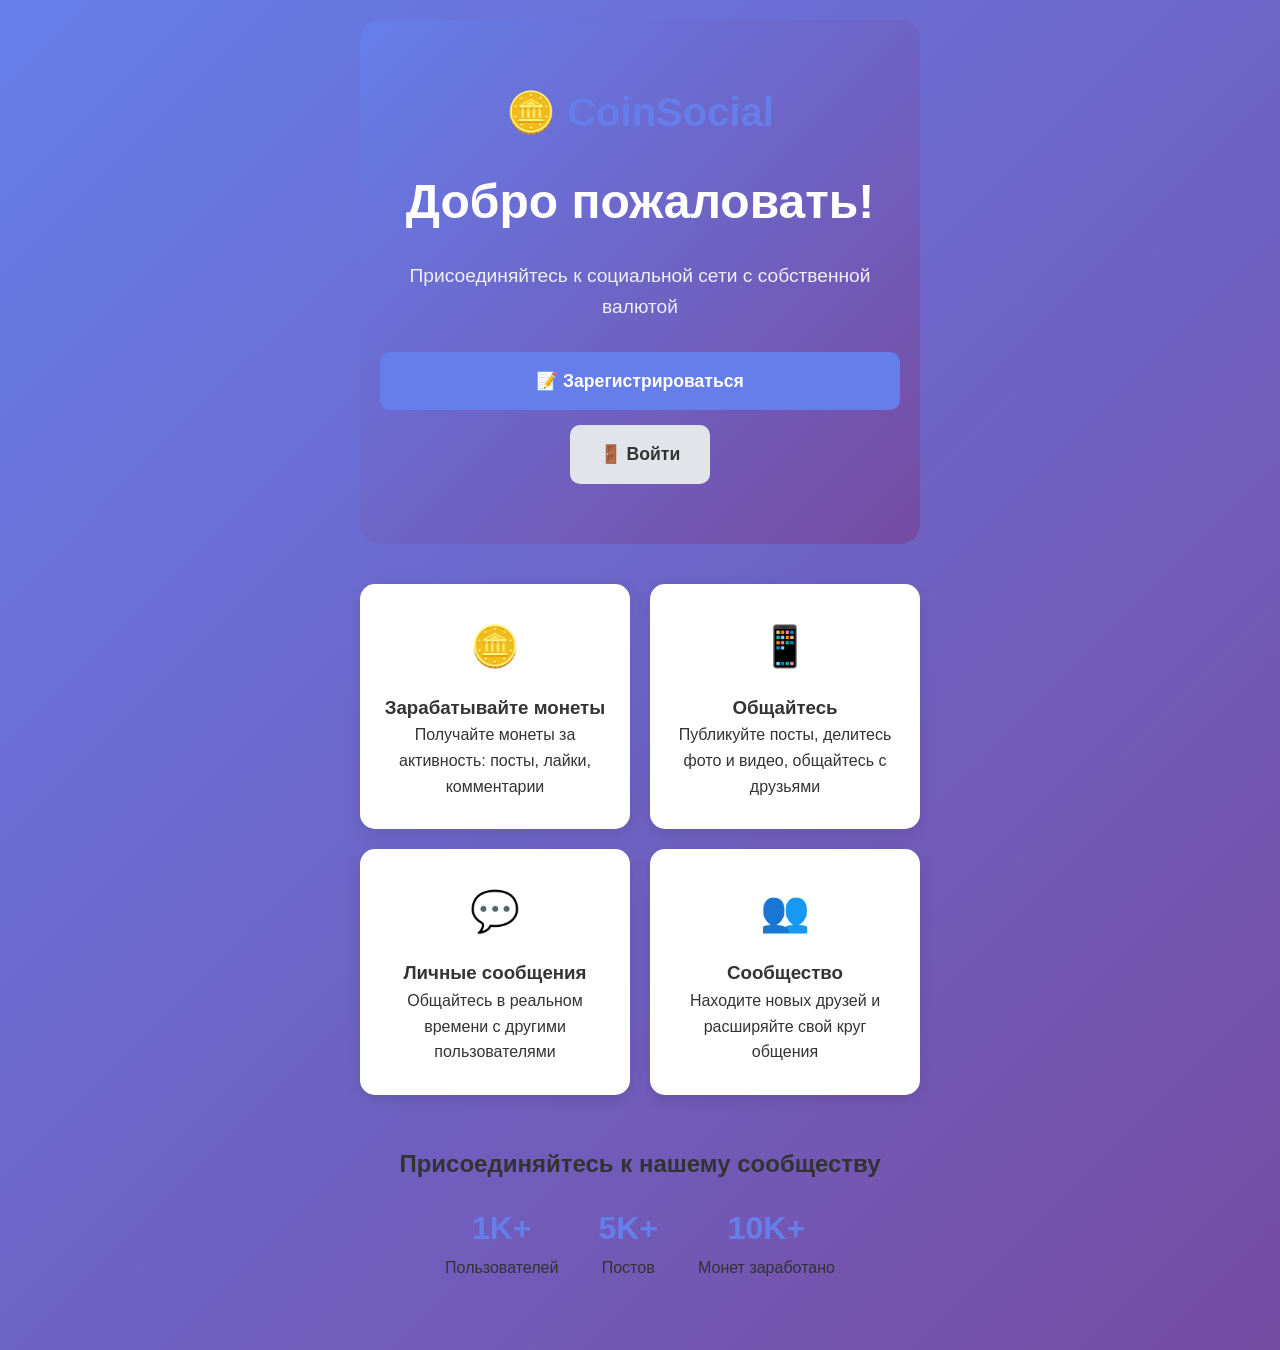
==== frontend/index.html @ c4ffe808 "Initial commit" ====
﻿<!DOCTYPE html>
<html lang="ru">
<head>
    <meta charset="UTF-8">
    <meta name="viewport" content="width=device-width, initial-scale=1.0">
    <title>CoinSocial - Регистрация</title>
    <link rel="stylesheet" href="css/style.css">
    <style>
        .hero-section {
            text-align: center;
            padding: 60px 20px;
            background: linear-gradient(135deg, #667eea 0%, #764ba2 100%);
            color: white;
            border-radius: 20px;
            margin-bottom: 40px;
        }

        .hero-title {
            font-size: 3rem;
            margin-bottom: 20px;
        }

        .hero-subtitle {
            font-size: 1.2rem;
            margin-bottom: 30px;
            opacity: 0.9;
        }

        .features {
            display: grid;
            grid-template-columns: repeat(auto-fit, minmax(250px, 1fr));
            gap: 20px;
            margin: 40px 0;
        }

        .feature-card {
            background: white;
            padding: 30px 20px;
            border-radius: 15px;
            text-align: center;
            box-shadow: 0 4px 15px rgba(0,0,0,0.1);
        }

        .feature-icon {
            font-size: 2.5rem;
            margin-bottom: 15px;
        }

        .quick-access {
            display: flex;
            gap: 15px;
            justify-content: center;
            flex-wrap: wrap;
            margin-top: 30px;
        }
    </style>
</head>
<body>
    <div class="container">
        <!-- Герой-секция -->
        <div class="hero-section">
            <div class="logo" style="justify-content: center; margin-bottom: 20px;">
                <span style="font-size: 2.5rem;">🪙 CoinSocial</span>
            </div>
            <h1 class="hero-title">Добро пожаловать!</h1>
            <p class="hero-subtitle">Присоединяйтесь к социальной сети с собственной валютой</p>

            <div class="quick-access">
                <a href="register.html" class="btn btn-primary" style="padding: 15px 30px; font-size: 1.1rem;">
                    📝 Зарегистрироваться
                </a>
                <a href="login.html" class="btn btn-secondary" style="padding: 15px 30px; font-size: 1.1rem;">
                    🚪 Войти
                </a>
            </div>
        </div>

        <!-- Возможности -->
        <div class="features">
            <div class="feature-card">
                <div class="feature-icon">🪙</div>
                <h3>Зарабатывайте монеты</h3>
                <p>Получайте монеты за активность: посты, лайки, комментарии</p>
            </div>

            <div class="feature-card">
                <div class="feature-icon">📱</div>
                <h3>Общайтесь</h3>
                <p>Публикуйте посты, делитесь фото и видео, общайтесь с друзьями</p>
            </div>

            <div class="feature-card">
                <div class="feature-icon">💬</div>
                <h3>Личные сообщения</h3>
                <p>Общайтесь в реальном времени с другими пользователями</p>
            </div>

            <div class="feature-card">
                <div class="feature-icon">👥</div>
                <h3>Сообщество</h3>
                <p>Находите новых друзей и расширяйте свой круг общения</p>
            </div>
        </div>

        <!-- Статистика -->
        <div style="text-align: center; margin: 50px 0;">
            <h2>Присоединяйтесь к нашему сообществу</h2>
            <div style="display: flex; justify-content: center; gap: 40px; margin-top: 20px; flex-wrap: wrap;">
                <div style="text-align: center;">
                    <div style="font-size: 2rem; font-weight: bold; color: #667eea;">1K+</div>
                    <div>Пользователей</div>
                </div>
                <div style="text-align: center;">
                    <div style="font-size: 2rem; font-weight: bold; color: #667eea;">5K+</div>
                    <div>Постов</div>
                </div>
                <div style="text-align: center;">
                    <div style="font-size: 2rem; font-weight: bold; color: #667eea;">10K+</div>
                    <div>Монет заработано</div>
                </div>
            </div>
        </div>
    </div>

    <script>
        // Перенаправление если уже авторизован
        const token = localStorage.getItem('token');
        const currentUser = localStorage.getItem('currentUser');

        if (token && currentUser) {
            window.location.href = 'feed.html';
        }
    </script>
</body>
</html>
---- frontend/css/style.css ----
* {
    margin: 0;
    padding: 0;
    box-sizing: border-box;
}

:root {
    --primary-color: #667eea;
    --primary-dark: #5a6fd8;
    --secondary-color: #764ba2;
    --accent-color: #f093fb;
    --text-color: #333;
    --text-light: #666;
    --bg-color: #f8f9fa;
    --card-bg: #ffffff;
    --border-color: #e1e5e9;
    --success-color: #28a745;
    --danger-color: #dc3545;
    --warning-color: #ffc107;
    --shadow: 0 4px 15px rgba(0,0,0,0.1);
    --radius: 15px;
    --radius-sm: 10px;
}

body {
    font-family: 'Segoe UI', Tahoma, Geneva, Verdana, sans-serif;
    background: linear-gradient(135deg, var(--primary-color) 0%, var(--secondary-color) 100%);
    min-height: 100vh;
    color: var(--text-color);
    line-height: 1.6;
}

.container {
    max-width: 600px;
    margin: 0 auto;
    padding: 20px;
    min-height: 100vh;
}

/* Header */
.header {
    background: var(--card-bg);
    padding: 20px;
    border-radius: var(--radius);
    margin-bottom: 20px;
    box-shadow: var(--shadow);
    display: flex;
    justify-content: space-between;
    align-items: center;
    position: sticky;
    top: 20px;
    z-index: 100;
}

.logo {
    display: flex;
    align-items: center;
    gap: 10px;
    font-size: 1.5rem;
    font-weight: bold;
    color: var(--primary-color);
}

.nav {
    display: flex;
    gap: 15px;
}

.nav-button {
    background: none;
    border: none;
    padding: 10px 15px;
    border-radius: var(--radius-sm);
    cursor: pointer;
    transition: all 0.3s ease;
    color: var(--text-light);
    text-decoration: none;
    display: flex;
    align-items: center;
    gap: 5px;
}

    .nav-button:hover, .nav-button.active {
        background: var(--primary-color);
        color: white;
    }

.coin-counter {
    background: linear-gradient(135deg, #FFD700, #FFA500);
    padding: 10px 20px;
    border-radius: 25px;
    font-weight: bold;
    color: #333;
    display: flex;
    align-items: center;
    gap: 5px;
    box-shadow: var(--shadow);
}

/* Auth Pages */
.auth-container {
    display: flex;
    justify-content: center;
    align-items: center;
    min-height: 100vh;
    padding: 20px;
}

.auth-card {
    background: var(--card-bg);
    padding: 40px;
    border-radius: var(--radius);
    box-shadow: var(--shadow);
    width: 100%;
    max-width: 400px;
}

.auth-title {
    text-align: center;
    margin-bottom: 30px;
    color: var(--primary-color);
    font-size: 2rem;
}

.form-group {
    margin-bottom: 20px;
}

.form-label {
    display: block;
    margin-bottom: 5px;
    font-weight: 500;
    color: var(--text-light);
}

.form-input {
    width: 100%;
    padding: 15px;
    border: 2px solid var(--border-color);
    border-radius: var(--radius-sm);
    font-size: 16px;
    transition: border-color 0.3s ease;
}

    .form-input:focus {
        outline: none;
        border-color: var(--primary-color);
    }

.btn {
    padding: 15px 30px;
    border: none;
    border-radius: var(--radius-sm);
    font-size: 16px;
    font-weight: 600;
    cursor: pointer;
    transition: all 0.3s ease;
    text-align: center;
    display: inline-block;
    text-decoration: none;
}

.btn-primary {
    background: var(--primary-color);
    color: white;
    width: 100%;
}

    .btn-primary:hover {
        background: var(--primary-dark);
        transform: translateY(-2px);
    }

.btn-secondary {
    background: var(--border-color);
    color: var(--text-color);
}

.btn-success {
    background: var(--success-color);
    color: white;
}

.btn-danger {
    background: var(--danger-color);
    color: white;
}

.btn-small {
    padding: 8px 15px;
    font-size: 14px;
}

.auth-link {
    text-align: center;
    margin-top: 20px;
}

    .auth-link a {
        color: var(--primary-color);
        text-decoration: none;
    }

        .auth-link a:hover {
            text-decoration: underline;
        }

/* Post Form */
.post-form {
    background: var(--card-bg);
    padding: 20px;
    border-radius: var(--radius);
    margin-bottom: 20px;
    box-shadow: var(--shadow);
}

.post-input {
    width: 100%;
    padding: 15px;
    border: 2px solid var(--border-color);
    border-radius: var(--radius-sm);
    margin-bottom: 10px;
    resize: vertical;
    font-family: inherit;
    font-size: 16px;
}

.post-actions {
    display: flex;
    gap: 10px;
    align-items: center;
    flex-wrap: wrap;
}

.file-upload {
    display: flex;
    align-items: center;
    gap: 10px;
    padding: 10px 15px;
    background: var(--bg-color);
    border-radius: var(--radius-sm);
    cursor: pointer;
}

    .file-upload input {
        display: none;
    }

.media-preview {
    margin-top: 10px;
    max-width: 100%;
    border-radius: var(--radius-sm);
    display: none;
}

/* Posts */
.post {
    background: var(--card-bg);
    padding: 20px;
    border-radius: var(--radius);
    margin-bottom: 20px;
    box-shadow: var(--shadow);
    transition: transform 0.3s ease;
}

    .post:hover {
        transform: translateY(-2px);
    }

.post-header {
    display: flex;
    justify-content: space-between;
    align-items: center;
    margin-bottom: 15px;
}

.user-info {
    display: flex;
    align-items: center;
    gap: 10px;
}

.avatar {
    width: 40px;
    height: 40px;
    border-radius: 50%;
    object-fit: cover;
}

.avatar-small {
    width: 30px;
    height: 30px;
}

.username {
    font-weight: bold;
    color: var(--text-color);
    text-decoration: none;
}

    .username:hover {
        color: var(--primary-color);
    }

.timestamp {
    color: var(--text-light);
    font-size: 12px;
}

.post-content {
    margin-bottom: 15px;
    line-height: 1.5;
    white-space: pre-line;
}

.post-media {
    width: 100%;
    max-height: 400px;
    border-radius: var(--radius-sm);
    margin-bottom: 15px;
    object-fit: cover;
}

.post-stats {
    display: flex;
    gap: 20px;
    margin-bottom: 10px;
    color: var(--text-light);
    font-size: 14px;
}

.post-actions {
    display: flex;
    gap: 10px;
    border-top: 1px solid var(--border-color);
    padding-top: 15px;
}

.action-button {
    background: none;
    border: none;
    cursor: pointer;
    display: flex;
    align-items: center;
    gap: 5px;
    padding: 8px 15px;
    border-radius: 20px;
    transition: all 0.3s ease;
    color: var(--text-light);
}

    .action-button:hover {
        background: var(--bg-color);
        transform: scale(1.05);
    }

    .action-button.active {
        background: var(--bg-color);
        font-weight: bold;
    }

.like-button.active {
    color: var(--danger-color);
}

.dislike-button.active {
    color: var(--primary-color);
}

/* Comments */
.comments-section {
    margin-top: 15px;
    border-top: 1px solid var(--border-color);
    padding-top: 15px;
}

.comment-form {
    display: flex;
    gap: 10px;
    margin-bottom: 15px;
}

.comment-input {
    flex: 1;
    padding: 10px 15px;
    border: 2px solid var(--border-color);
    border-radius: 20px;
    font-size: 14px;
}

.comment {
    background: var(--bg-color);
    padding: 15px;
    border-radius: var(--radius-sm);
    margin-bottom: 10px;
}

.comment-header {
    display: flex;
    justify-content: space-between;
    align-items: center;
    margin-bottom: 5px;
}

.comment-user {
    display: flex;
    align-items: center;
    gap: 8px;
    font-weight: 500;
}

.comment-content {
    color: var(--text-color);
    line-height: 1.4;
}

/* Messages */
.messages-container {
    display: grid;
    grid-template-columns: 300px 1fr;
    gap: 20px;
    height: 70vh;
}

.conversations-sidebar {
    background: var(--card-bg);
    border-radius: var(--radius);
    box-shadow: var(--shadow);
    overflow: hidden;
    display: flex;
    flex-direction: column;
}

.conversations-header {
    padding: 20px;
    border-bottom: 1px solid var(--border-color);
    background: var(--primary-color);
    color: white;
}

.conversations-list {
    flex: 1;
    overflow-y: auto;
}

.conversation-item {
    display: flex;
    align-items: center;
    gap: 15px;
    padding: 15px;
    border-bottom: 1px solid var(--border-color);
    cursor: pointer;
    transition: background 0.3s ease;
    position: relative;
}

    .conversation-item:hover {
        background: var(--bg-color);
    }

    .conversation-item.active {
        background: var(--primary-color);
        color: white;
    }

.conversation-info {
    flex: 1;
}

    .conversation-info .username {
        font-weight: 600;
        margin-bottom: 5px;
    }

.last-message {
    font-size: 12px;
    color: var(--text-light);
    white-space: nowrap;
    overflow: hidden;
    text-overflow: ellipsis;
    max-width: 200px;
}

.conversation-item.active .last-message {
    color: rgba(255,255,255,0.8);
}

.unread-badge {
    background: var(--danger-color);
    color: white;
    border-radius: 50%;
    width: 20px;
    height: 20px;
    display: flex;
    align-items: center;
    justify-content: center;
    font-size: 12px;
    font-weight: bold;
}

.chat-area {
    background: var(--card-bg);
    border-radius: var(--radius);
    box-shadow: var(--shadow);
    display: flex;
    flex-direction: column;
    overflow: hidden;
}

.chat-header {
    padding: 20px;
    border-bottom: 1px solid var(--border-color);
    background: var(--bg-color);
}

.chat-messages {
    flex: 1;
    padding: 20px;
    overflow-y: auto;
    display: flex;
    flex-direction: column;
    gap: 15px;
}

.message {
    max-width: 70%;
    padding: 12px 16px;
    border-radius: 18px;
    position: relative;
    word-wrap: break-word;
}

    .message.sent {
        align-self: flex-end;
        background: var(--primary-color);
        color: white;
        border-bottom-right-radius: 5px;
    }

    .message.received {
        align-self: flex-start;
        background: var(--bg-color);
        color: var(--text-color);
        border-bottom-left-radius: 5px;
    }

.message-content {
    margin-bottom: 5px;
}

.message-time {
    font-size: 11px;
    opacity: 0.7;
    text-align: right;
}

.chat-input-area {
    padding: 20px;
    border-top: 1px solid var(--border-color);
    background: var(--bg-color);
}

.chat-input-form {
    display: flex;
    gap: 10px;
}

/* Profile */
.profile-header {
    background: var(--card-bg);
    padding: 30px;
    border-radius: var(--radius);
    margin-bottom: 20px;
    box-shadow: var(--shadow);
    text-align: center;
}

.profile-avatar {
    width: 100px;
    height: 100px;
    border-radius: 50%;
    object-fit: cover;
    margin-bottom: 15px;
    border: 4px solid var(--primary-color);
}

.profile-username {
    font-size: 1.5rem;
    font-weight: bold;
    margin-bottom: 5px;
}

.profile-email {
    color: var(--text-light);
    margin-bottom: 15px;
}

.profile-stats {
    display: flex;
    justify-content: center;
    gap: 30px;
    margin-top: 20px;
}

.stat-item {
    text-align: center;
}

.stat-value {
    font-size: 1.5rem;
    font-weight: bold;
    color: var(--primary-color);
}

.stat-label {
    font-size: 0.9rem;
    color: var(--text-light);
}

/* Loading and States */
.loading {
    text-align: center;
    padding: 40px;
    color: var(--text-light);
}

.error {
    background: #fee;
    color: var(--danger-color);
    padding: 15px;
    border-radius: var(--radius-sm);
    margin-bottom: 20px;
    border-left: 4px solid var(--danger-color);
}

.hidden {
    display: none !important;
}

/* Responsive */
@media (max-width: 768px) {
    .container {
        padding: 10px;
    }

    .header {
        flex-direction: column;
        gap: 15px;
        text-align: center;
    }

    .nav {
        justify-content: center;
        flex-wrap: wrap;
    }

    .messages-container {
        grid-template-columns: 1fr;
        height: auto;
    }

    .conversations-sidebar {
        height: 300px;
    }

    .message {
        max-width: 85%;
    }

    .profile-stats {
        flex-direction: column;
        gap: 15px;
    }

    .post-actions {
        flex-direction: column;
        align-items: flex-start;
    }
}

/* Animations */
@keyframes fadeIn {
    from {
        opacity: 0;
        transform: translateY(10px);
    }

    to {
        opacity: 1;
        transform: translateY(0);
    }
}

.post, .comment, .conversation-item {
    animation: fadeIn 0.3s ease;
}

/* Scrollbars */
::-webkit-scrollbar {
    width: 6px;
}

::-webkit-scrollbar-track {
    background: var(--bg-color);
    border-radius: 3px;
}

::-webkit-scrollbar-thumb {
    background: var(--border-color);
    border-radius: 3px;
}

    ::-webkit-scrollbar-thumb:hover {
        background: var(--text-light);
    }
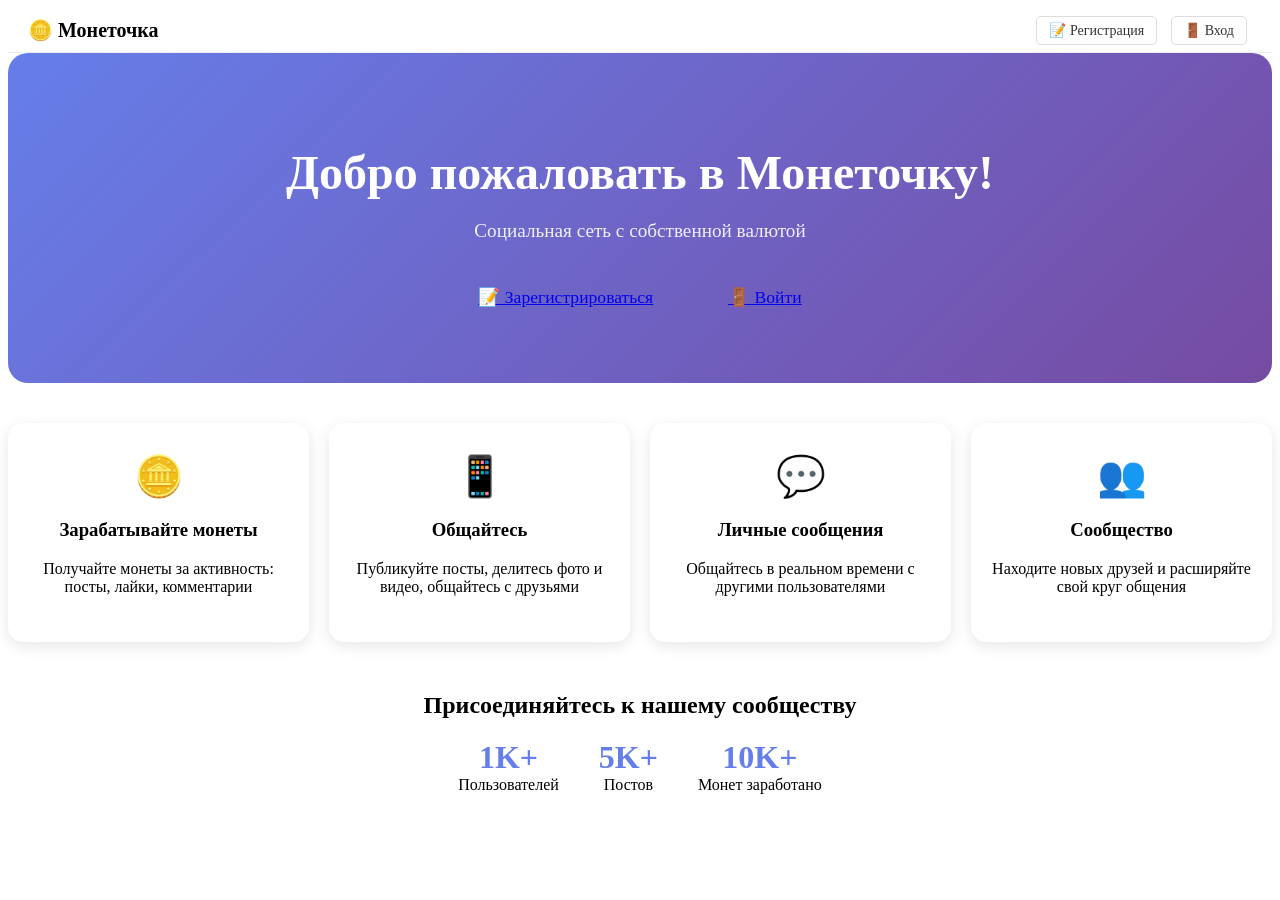
==== commit 92cea642: "db save fix" ====
--- a/frontend/index.html
+++ b/frontend/index.html
@@ -3,7 +3,7 @@
 <head>
     <meta charset="UTF-8">
     <meta name="viewport" content="width=device-width, initial-scale=1.0">
-    <title>CoinSocial - Регистрация</title>
+    <title>Монеточка - Главная</title>
     <link rel="stylesheet" href="css/style.css">
     <style>
         .hero-section {
@@ -57,14 +57,23 @@
 </head>
 <body>
     <div class="container">
+        <!-- Шапка -->
+        <div class="header">
+            <div class="logo">
+                <a href="index.html" style="text-decoration: none; color: inherit;">
+                    <span>🪙 Монеточка</span>
+                </a>
+            </div>
+            <div class="nav">
+                <a href="register.html" class="nav-button">📝 Регистрация</a>
+                <a href="login.html" class="nav-button">🚪 Вход</a>
+            </div>
+        </div>
+
         <!-- Герой-секция -->
         <div class="hero-section">
-            <div class="logo" style="justify-content: center; margin-bottom: 20px;">
-                <span style="font-size: 2.5rem;">🪙 CoinSocial</span>
-            </div>
-            <h1 class="hero-title">Добро пожаловать!</h1>
-            <p class="hero-subtitle">Присоединяйтесь к социальной сети с собственной валютой</p>
-
+            <h1 class="hero-title">Добро пожаловать в Монеточку!</h1>
+            <p class="hero-subtitle">Социальная сеть с собственной валютой</p>
             <div class="quick-access">
                 <a href="register.html" class="btn btn-primary" style="padding: 15px 30px; font-size: 1.1rem;">
                     📝 Зарегистрироваться
@@ -82,19 +91,16 @@
                 <h3>Зарабатывайте монеты</h3>
                 <p>Получайте монеты за активность: посты, лайки, комментарии</p>
             </div>
-
             <div class="feature-card">
                 <div class="feature-icon">📱</div>
                 <h3>Общайтесь</h3>
                 <p>Публикуйте посты, делитесь фото и видео, общайтесь с друзьями</p>
             </div>
-
             <div class="feature-card">
                 <div class="feature-icon">💬</div>
                 <h3>Личные сообщения</h3>
                 <p>Общайтесь в реальном времени с другими пользователями</p>
             </div>
-
             <div class="feature-card">
                 <div class="feature-icon">👥</div>
                 <h3>Сообщество</h3>
@@ -122,13 +128,11 @@
         </div>
     </div>
 
+    <script src="js/auth.js"></script>
     <script>
         // Перенаправление если уже авторизован
-        const token = localStorage.getItem('token');
-        const currentUser = localStorage.getItem('currentUser');
-
-        if (token && currentUser) {
-            window.location.href = 'feed.html';
+        if (authManager.isAuthenticated()) {
+        window.location.href = 'feed.html';
         }
     </script>
 </body>
--- a/frontend/css/style.css
+++ b/frontend/css/style.css
@@ -1,715 +1,201 @@
-* {
-    margin: 0;
-    padding: 0;
-    box-sizing: border-box;
-}
-
-:root {
-    --primary-color: #667eea;
-    --primary-dark: #5a6fd8;
-    --secondary-color: #764ba2;
-    --accent-color: #f093fb;
-    --text-color: #333;
-    --text-light: #666;
-    --bg-color: #f8f9fa;
-    --card-bg: #ffffff;
-    --border-color: #e1e5e9;
-    --success-color: #28a745;
-    --danger-color: #dc3545;
-    --warning-color: #ffc107;
-    --shadow: 0 4px 15px rgba(0,0,0,0.1);
-    --radius: 15px;
-    --radius-sm: 10px;
-}
-
-body {
-    font-family: 'Segoe UI', Tahoma, Geneva, Verdana, sans-serif;
-    background: linear-gradient(135deg, var(--primary-color) 0%, var(--secondary-color) 100%);
-    min-height: 100vh;
-    color: var(--text-color);
-    line-height: 1.6;
-}
-
-.container {
-    max-width: 600px;
-    margin: 0 auto;
-    padding: 20px;
-    min-height: 100vh;
-}
-
-/* Header */
+/* ����� ����� (�������� ������������, �������� �����) */
+
+/* ����������� ����� */
 .header {
-    background: var(--card-bg);
-    padding: 20px;
-    border-radius: var(--radius);
-    margin-bottom: 20px;
-    box-shadow: var(--shadow);
-    display: flex;
-    justify-content: space-between;
-    align-items: center;
-    position: sticky;
-    top: 20px;
-    z-index: 100;
-}
-
-.logo {
     display: flex;
     align-items: center;
-    gap: 10px;
-    font-size: 1.5rem;
+    justify-content: space-between;
+    padding: 10px 20px;
+    background-color: #fff;
+    border-bottom: 1px solid #eee;
+}
+
+.logo span {
+    font-size: 20px;
     font-weight: bold;
-    color: var(--primary-color);
-}
-
-.nav {
-    display: flex;
-    gap: 15px;
 }
 
 .nav-button {
+    padding: 6px 12px;
+    margin: 0 5px;
+    font-size: 14px;
+    background: none;
+    border: 1px solid #ddd;
+    border-radius: 5px;
+    cursor: pointer;
+    text-decoration: none;
+    color: #333;
+}
+
+    .nav-button.active, .nav-button:hover {
+        background-color: #667eea;
+        color: white;
+        border-color: #667eea;
+    }
+
+.coin-counter {
+    font-size: 16px;
+    font-weight: bold;
+}
+
+/* ������ ������ */
+.online-indicator {
+    position: relative;
+    display: inline-block;
+    margin-left: 15px;
+}
+
+.online-btn {
     background: none;
     border: none;
-    padding: 10px 15px;
-    border-radius: var(--radius-sm);
-    cursor: pointer;
-    transition: all 0.3s ease;
-    color: var(--text-light);
-    text-decoration: none;
+    font-size: 24px;
+    cursor: pointer;
+    transition: transform 0.2s;
+}
+
+    .online-btn:hover {
+        transform: scale(1.1);
+    }
+
+/* ����� ������ */
+.online-popup {
+    position: absolute;
+    right: 0;
+    top: 40px;
+    background: white;
+    border: 1px solid #ddd;
+    border-radius: 8px;
+    padding: 10px;
+    width: 250px;
+    max-height: 300px;
+    overflow-y: auto;
+    box-shadow: 0 4px 12px rgba(0,0,0,0.15);
+    z-index: 1000;
+    opacity: 0;
+    transform: translateY(-10px) scale(0.95);
+    transition: opacity 0.2s ease, transform 0.2s ease;
+    pointer-events: none;
+}
+
+    .online-popup.show {
+        opacity: 1;
+        transform: translateY(0) scale(1);
+        pointer-events: auto;
+    }
+
+.online-user {
     display: flex;
     align-items: center;
-    gap: 5px;
-}
-
-    .nav-button:hover, .nav-button.active {
-        background: var(--primary-color);
-        color: white;
-    }
-
-.coin-counter {
-    background: linear-gradient(135deg, #FFD700, #FFA500);
-    padding: 10px 20px;
-    border-radius: 25px;
-    font-weight: bold;
-    color: #333;
+    padding: 8px;
+    border-bottom: 1px solid #f0f0f0;
+    cursor: pointer;
+    transition: background 0.2s;
+}
+
+    .online-user:hover {
+        background: #f5f5f5;
+    }
+
+    .online-user img {
+        width: 32px;
+        height: 32px;
+        border-radius: 50%;
+        margin-right: 10px;
+        object-fit: cover;
+    }
+
+    .online-user span {
+        font-size: 14px;
+    }
+
+/* ���� � ����� ������� */
+.post-header {
     display: flex;
     align-items: center;
-    gap: 5px;
-    box-shadow: var(--shadow);
-}
-
-/* Auth Pages */
-.auth-container {
-    display: flex;
-    justify-content: center;
-    align-items: center;
-    min-height: 100vh;
-    padding: 20px;
-}
-
-.auth-card {
-    background: var(--card-bg);
-    padding: 40px;
-    border-radius: var(--radius);
-    box-shadow: var(--shadow);
+    justify-content: space-between;
+}
+
+.post-menu {
+    position: relative;
+    display: inline-block;
+    cursor: pointer;
+    margin-left: auto;
+    font-size: 20px;
+}
+
+.post-menu-content {
+    display: none;
+    position: absolute;
+    right: 0;
+    background-color: #f9f9f9;
+    min-width: 120px;
+    box-shadow: 0px 8px 16px 0px rgba(0,0,0,0.2);
+    z-index: 1;
+    border-radius: 5px;
+}
+
+    .post-menu-content button {
+        color: black;
+        padding: 8px 12px;
+        text-decoration: none;
+        display: block;
+        width: 100%;
+        text-align: left;
+        border: none;
+        background: none;
+        cursor: pointer;
+    }
+
+        .post-menu-content button:hover {
+            background-color: #f1f1f1;
+        }
+
+.post-menu:hover .post-menu-content {
+    display: block;
+}
+
+/* ������� ��� �������� */
+.spinner {
+    border: 4px solid #f3f3f3;
+    border-top: 4px solid #3498db;
+    border-radius: 50%;
+    width: 30px;
+    height: 30px;
+    animation: spin 1s linear infinite;
+    margin: 10px auto;
+}
+
+@keyframes spin {
+    0% {
+        transform: rotate(0deg);
+    }
+
+    100% {
+        transform: rotate(360deg);
+    }
+}
+
+/* ������� ������� */
+.leaderboard-table {
     width: 100%;
-    max-width: 400px;
-}
-
-.auth-title {
-    text-align: center;
-    margin-bottom: 30px;
-    color: var(--primary-color);
-    font-size: 2rem;
-}
-
-.form-group {
-    margin-bottom: 20px;
-}
-
-.form-label {
-    display: block;
-    margin-bottom: 5px;
-    font-weight: 500;
-    color: var(--text-light);
-}
-
-.form-input {
-    width: 100%;
-    padding: 15px;
-    border: 2px solid var(--border-color);
-    border-radius: var(--radius-sm);
-    font-size: 16px;
-    transition: border-color 0.3s ease;
-}
-
-    .form-input:focus {
-        outline: none;
-        border-color: var(--primary-color);
-    }
-
-.btn {
-    padding: 15px 30px;
-    border: none;
-    border-radius: var(--radius-sm);
-    font-size: 16px;
-    font-weight: 600;
-    cursor: pointer;
-    transition: all 0.3s ease;
-    text-align: center;
-    display: inline-block;
-    text-decoration: none;
-}
-
-.btn-primary {
-    background: var(--primary-color);
-    color: white;
-    width: 100%;
-}
-
-    .btn-primary:hover {
-        background: var(--primary-dark);
-        transform: translateY(-2px);
-    }
-
-.btn-secondary {
-    background: var(--border-color);
-    color: var(--text-color);
-}
-
-.btn-success {
-    background: var(--success-color);
-    color: white;
-}
-
-.btn-danger {
-    background: var(--danger-color);
-    color: white;
-}
-
-.btn-small {
-    padding: 8px 15px;
-    font-size: 14px;
-}
-
-.auth-link {
-    text-align: center;
+    border-collapse: collapse;
     margin-top: 20px;
 }
 
-    .auth-link a {
-        color: var(--primary-color);
-        text-decoration: none;
-    }
-
-        .auth-link a:hover {
-            text-decoration: underline;
-        }
-
-/* Post Form */
-.post-form {
-    background: var(--card-bg);
-    padding: 20px;
-    border-radius: var(--radius);
-    margin-bottom: 20px;
-    box-shadow: var(--shadow);
-}
-
-.post-input {
-    width: 100%;
-    padding: 15px;
-    border: 2px solid var(--border-color);
-    border-radius: var(--radius-sm);
-    margin-bottom: 10px;
-    resize: vertical;
-    font-family: inherit;
-    font-size: 16px;
-}
-
-.post-actions {
-    display: flex;
-    gap: 10px;
-    align-items: center;
-    flex-wrap: wrap;
-}
-
-.file-upload {
-    display: flex;
-    align-items: center;
-    gap: 10px;
-    padding: 10px 15px;
-    background: var(--bg-color);
-    border-radius: var(--radius-sm);
-    cursor: pointer;
-}
-
-    .file-upload input {
-        display: none;
-    }
-
-.media-preview {
-    margin-top: 10px;
-    max-width: 100%;
-    border-radius: var(--radius-sm);
-    display: none;
-}
-
-/* Posts */
-.post {
-    background: var(--card-bg);
-    padding: 20px;
-    border-radius: var(--radius);
-    margin-bottom: 20px;
-    box-shadow: var(--shadow);
-    transition: transform 0.3s ease;
-}
-
-    .post:hover {
-        transform: translateY(-2px);
-    }
-
-.post-header {
-    display: flex;
-    justify-content: space-between;
-    align-items: center;
-    margin-bottom: 15px;
-}
-
-.user-info {
-    display: flex;
-    align-items: center;
-    gap: 10px;
-}
-
-.avatar {
-    width: 40px;
-    height: 40px;
-    border-radius: 50%;
-    object-fit: cover;
-}
+    .leaderboard-table th, .leaderboard-table td {
+        border: 1px solid #ddd;
+        padding: 8px;
+        text-align: left;
+    }
+
+    .leaderboard-table th {
+        background-color: #f2f2f2;
+    }
 
 .avatar-small {
     width: 30px;
     height: 30px;
-}
-
-.username {
-    font-weight: bold;
-    color: var(--text-color);
-    text-decoration: none;
-}
-
-    .username:hover {
-        color: var(--primary-color);
-    }
-
-.timestamp {
-    color: var(--text-light);
-    font-size: 12px;
-}
-
-.post-content {
-    margin-bottom: 15px;
-    line-height: 1.5;
-    white-space: pre-line;
-}
-
-.post-media {
-    width: 100%;
-    max-height: 400px;
-    border-radius: var(--radius-sm);
-    margin-bottom: 15px;
-    object-fit: cover;
-}
-
-.post-stats {
-    display: flex;
-    gap: 20px;
-    margin-bottom: 10px;
-    color: var(--text-light);
-    font-size: 14px;
-}
-
-.post-actions {
-    display: flex;
-    gap: 10px;
-    border-top: 1px solid var(--border-color);
-    padding-top: 15px;
-}
-
-.action-button {
-    background: none;
-    border: none;
-    cursor: pointer;
-    display: flex;
-    align-items: center;
-    gap: 5px;
-    padding: 8px 15px;
-    border-radius: 20px;
-    transition: all 0.3s ease;
-    color: var(--text-light);
-}
-
-    .action-button:hover {
-        background: var(--bg-color);
-        transform: scale(1.05);
-    }
-
-    .action-button.active {
-        background: var(--bg-color);
-        font-weight: bold;
-    }
-
-.like-button.active {
-    color: var(--danger-color);
-}
-
-.dislike-button.active {
-    color: var(--primary-color);
-}
-
-/* Comments */
-.comments-section {
-    margin-top: 15px;
-    border-top: 1px solid var(--border-color);
-    padding-top: 15px;
-}
-
-.comment-form {
-    display: flex;
-    gap: 10px;
-    margin-bottom: 15px;
-}
-
-.comment-input {
-    flex: 1;
-    padding: 10px 15px;
-    border: 2px solid var(--border-color);
-    border-radius: 20px;
-    font-size: 14px;
-}
-
-.comment {
-    background: var(--bg-color);
-    padding: 15px;
-    border-radius: var(--radius-sm);
-    margin-bottom: 10px;
-}
-
-.comment-header {
-    display: flex;
-    justify-content: space-between;
-    align-items: center;
-    margin-bottom: 5px;
-}
-
-.comment-user {
-    display: flex;
-    align-items: center;
-    gap: 8px;
-    font-weight: 500;
-}
-
-.comment-content {
-    color: var(--text-color);
-    line-height: 1.4;
-}
-
-/* Messages */
-.messages-container {
-    display: grid;
-    grid-template-columns: 300px 1fr;
-    gap: 20px;
-    height: 70vh;
-}
-
-.conversations-sidebar {
-    background: var(--card-bg);
-    border-radius: var(--radius);
-    box-shadow: var(--shadow);
-    overflow: hidden;
-    display: flex;
-    flex-direction: column;
-}
-
-.conversations-header {
-    padding: 20px;
-    border-bottom: 1px solid var(--border-color);
-    background: var(--primary-color);
-    color: white;
-}
-
-.conversations-list {
-    flex: 1;
-    overflow-y: auto;
-}
-
-.conversation-item {
-    display: flex;
-    align-items: center;
-    gap: 15px;
-    padding: 15px;
-    border-bottom: 1px solid var(--border-color);
-    cursor: pointer;
-    transition: background 0.3s ease;
-    position: relative;
-}
-
-    .conversation-item:hover {
-        background: var(--bg-color);
-    }
-
-    .conversation-item.active {
-        background: var(--primary-color);
-        color: white;
-    }
-
-.conversation-info {
-    flex: 1;
-}
-
-    .conversation-info .username {
-        font-weight: 600;
-        margin-bottom: 5px;
-    }
-
-.last-message {
-    font-size: 12px;
-    color: var(--text-light);
-    white-space: nowrap;
-    overflow: hidden;
-    text-overflow: ellipsis;
-    max-width: 200px;
-}
-
-.conversation-item.active .last-message {
-    color: rgba(255,255,255,0.8);
-}
-
-.unread-badge {
-    background: var(--danger-color);
-    color: white;
     border-radius: 50%;
-    width: 20px;
-    height: 20px;
-    display: flex;
-    align-items: center;
-    justify-content: center;
-    font-size: 12px;
-    font-weight: bold;
-}
-
-.chat-area {
-    background: var(--card-bg);
-    border-radius: var(--radius);
-    box-shadow: var(--shadow);
-    display: flex;
-    flex-direction: column;
-    overflow: hidden;
-}
-
-.chat-header {
-    padding: 20px;
-    border-bottom: 1px solid var(--border-color);
-    background: var(--bg-color);
-}
-
-.chat-messages {
-    flex: 1;
-    padding: 20px;
-    overflow-y: auto;
-    display: flex;
-    flex-direction: column;
-    gap: 15px;
-}
-
-.message {
-    max-width: 70%;
-    padding: 12px 16px;
-    border-radius: 18px;
-    position: relative;
-    word-wrap: break-word;
-}
-
-    .message.sent {
-        align-self: flex-end;
-        background: var(--primary-color);
-        color: white;
-        border-bottom-right-radius: 5px;
-    }
-
-    .message.received {
-        align-self: flex-start;
-        background: var(--bg-color);
-        color: var(--text-color);
-        border-bottom-left-radius: 5px;
-    }
-
-.message-content {
-    margin-bottom: 5px;
-}
-
-.message-time {
-    font-size: 11px;
-    opacity: 0.7;
-    text-align: right;
-}
-
-.chat-input-area {
-    padding: 20px;
-    border-top: 1px solid var(--border-color);
-    background: var(--bg-color);
-}
-
-.chat-input-form {
-    display: flex;
-    gap: 10px;
-}
-
-/* Profile */
-.profile-header {
-    background: var(--card-bg);
-    padding: 30px;
-    border-radius: var(--radius);
-    margin-bottom: 20px;
-    box-shadow: var(--shadow);
-    text-align: center;
-}
-
-.profile-avatar {
-    width: 100px;
-    height: 100px;
-    border-radius: 50%;
-    object-fit: cover;
-    margin-bottom: 15px;
-    border: 4px solid var(--primary-color);
-}
-
-.profile-username {
-    font-size: 1.5rem;
-    font-weight: bold;
-    margin-bottom: 5px;
-}
-
-.profile-email {
-    color: var(--text-light);
-    margin-bottom: 15px;
-}
-
-.profile-stats {
-    display: flex;
-    justify-content: center;
-    gap: 30px;
-    margin-top: 20px;
-}
-
-.stat-item {
-    text-align: center;
-}
-
-.stat-value {
-    font-size: 1.5rem;
-    font-weight: bold;
-    color: var(--primary-color);
-}
-
-.stat-label {
-    font-size: 0.9rem;
-    color: var(--text-light);
-}
-
-/* Loading and States */
-.loading {
-    text-align: center;
-    padding: 40px;
-    color: var(--text-light);
-}
-
-.error {
-    background: #fee;
-    color: var(--danger-color);
-    padding: 15px;
-    border-radius: var(--radius-sm);
-    margin-bottom: 20px;
-    border-left: 4px solid var(--danger-color);
-}
-
-.hidden {
-    display: none !important;
-}
-
-/* Responsive */
-@media (max-width: 768px) {
-    .container {
-        padding: 10px;
-    }
-
-    .header {
-        flex-direction: column;
-        gap: 15px;
-        text-align: center;
-    }
-
-    .nav {
-        justify-content: center;
-        flex-wrap: wrap;
-    }
-
-    .messages-container {
-        grid-template-columns: 1fr;
-        height: auto;
-    }
-
-    .conversations-sidebar {
-        height: 300px;
-    }
-
-    .message {
-        max-width: 85%;
-    }
-
-    .profile-stats {
-        flex-direction: column;
-        gap: 15px;
-    }
-
-    .post-actions {
-        flex-direction: column;
-        align-items: flex-start;
-    }
-}
-
-/* Animations */
-@keyframes fadeIn {
-    from {
-        opacity: 0;
-        transform: translateY(10px);
-    }
-
-    to {
-        opacity: 1;
-        transform: translateY(0);
-    }
-}
-
-.post, .comment, .conversation-item {
-    animation: fadeIn 0.3s ease;
-}
-
-/* Scrollbars */
-::-webkit-scrollbar {
-    width: 6px;
-}
-
-::-webkit-scrollbar-track {
-    background: var(--bg-color);
-    border-radius: 3px;
-}
-
-::-webkit-scrollbar-thumb {
-    background: var(--border-color);
-    border-radius: 3px;
-}
-
-    ::-webkit-scrollbar-thumb:hover {
-        background: var(--text-light);
-    }
+    vertical-align: middle;
+    margin-right: 5px;
+}
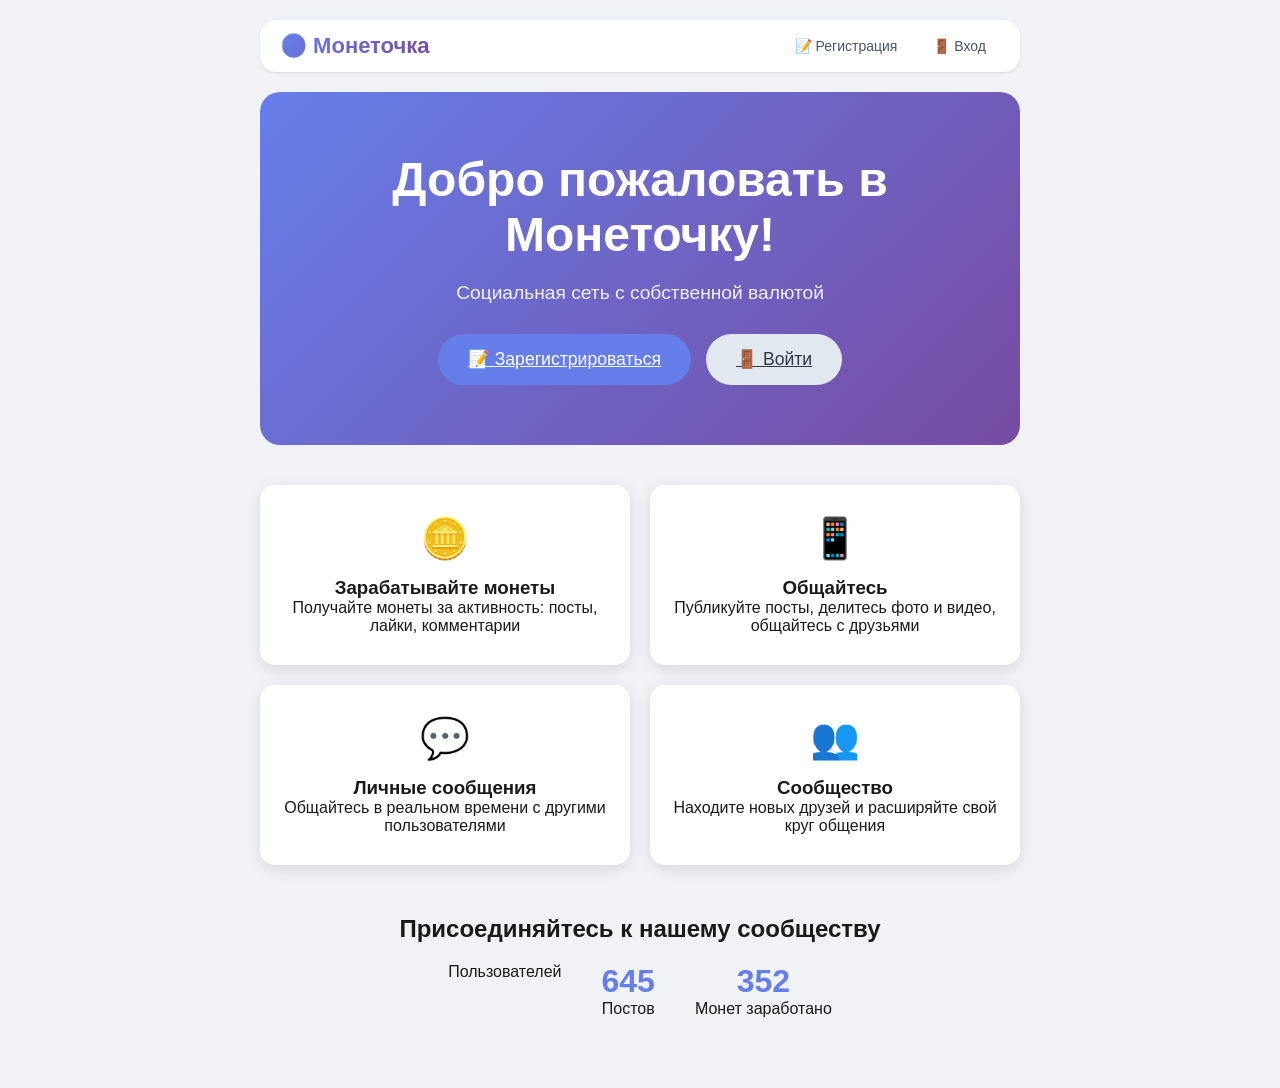
==== commit 819a9316: "Update index.html" ====
--- a/frontend/index.html
+++ b/frontend/index.html
@@ -113,15 +113,15 @@
             <h2>Присоединяйтесь к нашему сообществу</h2>
             <div style="display: flex; justify-content: center; gap: 40px; margin-top: 20px; flex-wrap: wrap;">
                 <div style="text-align: center;">
-                    <div style="font-size: 2rem; font-weight: bold; color: #667eea;">1K+</div>
+                    <div style="font-size: 2rem; font-weight: bold; color: #667eea;"></div>
                     <div>Пользователей</div>
                 </div>
                 <div style="text-align: center;">
-                    <div style="font-size: 2rem; font-weight: bold; color: #667eea;">5K+</div>
+                    <div style="font-size: 2rem; font-weight: bold; color: #667eea;">645</div>
                     <div>Постов</div>
                 </div>
                 <div style="text-align: center;">
-                    <div style="font-size: 2rem; font-weight: bold; color: #667eea;">10K+</div>
+                    <div style="font-size: 2rem; font-weight: bold; color: #667eea;">352</div>
                     <div>Монет заработано</div>
                 </div>
             </div>
@@ -136,4 +136,4 @@
         }
     </script>
 </body>
-</html>+</html>
--- a/frontend/css/style.css
+++ b/frontend/css/style.css
@@ -1,48 +1,84 @@
-/* ����� ����� (�������� ������������, �������� �����) */
-
-/* ����������� ����� */
+/* ===== Базовые стили ===== */
+* {
+    box-sizing: border-box;
+    margin: 0;
+    padding: 0;
+}
+
+body {
+    font-family: -apple-system, BlinkMacSystemFont, 'Segoe UI', Roboto, Helvetica, Arial, sans-serif;
+    background: #f0f2f5;
+    color: #1a1a1a;
+}
+
+.container {
+    max-width: 800px;
+    margin: 0 auto;
+    padding: 20px;
+}
+
+/* ===== Шапка ===== */
 .header {
     display: flex;
     align-items: center;
     justify-content: space-between;
+    background: white;
     padding: 10px 20px;
-    background-color: #fff;
-    border-bottom: 1px solid #eee;
+    border-radius: 16px;
+    margin-bottom: 20px;
+    box-shadow: 0 1px 3px rgba(0,0,0,0.1);
+    flex-wrap: wrap;
+    gap: 10px;
 }
 
 .logo span {
-    font-size: 20px;
+    font-size: 22px;
     font-weight: bold;
+    background: linear-gradient(135deg, #667eea, #764ba2);
+    -webkit-background-clip: text;
+    background-clip: text;
+    color: transparent;
+}
+
+.nav {
+    display: flex;
+    gap: 8px;
+    flex-wrap: wrap;
 }
 
 .nav-button {
+    background: none;
+    border: none;
+    padding: 8px 14px;
+    border-radius: 40px;
+    font-size: 14px;
+    cursor: pointer;
+    text-decoration: none;
+    color: #4a5568;
+    transition: 0.2s;
+}
+
+.nav-button.active,
+.nav-button:hover {
+    background: #667eea;
+    color: white;
+}
+
+.coin-counter {
+    background: #f7fafc;
     padding: 6px 12px;
-    margin: 0 5px;
-    font-size: 14px;
-    background: none;
-    border: 1px solid #ddd;
-    border-radius: 5px;
-    cursor: pointer;
-    text-decoration: none;
-    color: #333;
-}
-
-    .nav-button.active, .nav-button:hover {
-        background-color: #667eea;
-        color: white;
-        border-color: #667eea;
-    }
-
-.coin-counter {
+    border-radius: 40px;
+    font-weight: bold;
     font-size: 16px;
-    font-weight: bold;
-}
-
-/* ������ ������ */
+    display: flex;
+    align-items: center;
+    gap: 4px;
+}
+
+/* ===== Кнопка онлайн ===== */
 .online-indicator {
     position: relative;
     display: inline-block;
-    margin-left: 15px;
 }
 
 .online-btn {
@@ -53,20 +89,19 @@
     transition: transform 0.2s;
 }
 
-    .online-btn:hover {
-        transform: scale(1.1);
-    }
-
-/* ����� ������ */
+.online-btn:hover {
+    transform: scale(1.1);
+}
+
 .online-popup {
     position: absolute;
     right: 0;
     top: 40px;
     background: white;
     border: 1px solid #ddd;
-    border-radius: 8px;
-    padding: 10px;
-    width: 250px;
+    border-radius: 12px;
+    padding: 8px;
+    width: 240px;
     max-height: 300px;
     overflow-y: auto;
     box-shadow: 0 4px 12px rgba(0,0,0,0.15);
@@ -77,49 +112,361 @@
     pointer-events: none;
 }
 
-    .online-popup.show {
-        opacity: 1;
-        transform: translateY(0) scale(1);
-        pointer-events: auto;
-    }
+.online-popup.show {
+    opacity: 1;
+    transform: translateY(0) scale(1);
+    pointer-events: auto;
+}
 
 .online-user {
     display: flex;
     align-items: center;
+    gap: 10px;
     padding: 8px;
-    border-bottom: 1px solid #f0f0f0;
-    cursor: pointer;
-    transition: background 0.2s;
-}
-
-    .online-user:hover {
-        background: #f5f5f5;
-    }
-
-    .online-user img {
-        width: 32px;
-        height: 32px;
-        border-radius: 50%;
-        margin-right: 10px;
-        object-fit: cover;
-    }
-
-    .online-user span {
-        font-size: 14px;
-    }
-
-/* ���� � ����� ������� */
+    border-bottom: 1px solid #eee;
+    cursor: pointer;
+}
+
+.online-user:hover {
+    background: #f5f5f5;
+}
+
+.online-user img {
+    width: 32px;
+    height: 32px;
+    border-radius: 50%;
+    object-fit: cover;
+}
+
+/* ===== Форма поста ===== */
+.post-form {
+    background: white;
+    border-radius: 20px;
+    padding: 20px;
+    margin-bottom: 20px;
+    box-shadow: 0 1px 3px rgba(0,0,0,0.1);
+}
+
+.post-input {
+    width: 100%;
+    border: 1px solid #e2e8f0;
+    border-radius: 16px;
+    padding: 12px;
+    font-size: 15px;
+    font-family: inherit;
+    resize: vertical;
+}
+
+.post-actions {
+    display: flex;
+    gap: 12px;
+    margin-top: 12px;
+    flex-wrap: wrap;
+}
+
+.file-upload {
+    background: #e2e8f0;
+    padding: 8px 16px;
+    border-radius: 40px;
+    cursor: pointer;
+    font-size: 14px;
+    transition: 0.2s;
+}
+
+.file-upload:hover {
+    background: #cbd5e0;
+}
+
+.file-upload input {
+    display: none;
+}
+
+.btn {
+    border: none;
+    padding: 8px 16px;
+    border-radius: 40px;
+    font-size: 14px;
+    cursor: pointer;
+    transition: 0.2s;
+}
+
+.btn-primary {
+    background: #667eea;
+    color: white;
+}
+
+.btn-primary:hover {
+    background: #5a67d8;
+}
+
+.btn-secondary {
+    background: #e2e8f0;
+    color: #2d3748;
+}
+
+.btn-secondary:hover {
+    background: #cbd5e0;
+}
+
+.media-preview {
+    margin-top: 12px;
+    max-width: 100%;
+}
+
+.post-media {
+    max-width: 100%;
+    border-radius: 12px;
+}
+
+/* ===== Лента постов ===== */
+.post {
+    background: white;
+    border-radius: 20px;
+    padding: 16px;
+    margin-bottom: 16px;
+    box-shadow: 0 1px 3px rgba(0,0,0,0.1);
+}
+
 .post-header {
     display: flex;
-    align-items: center;
     justify-content: space-between;
-}
-
+    align-items: center;
+    margin-bottom: 12px;
+}
+
+.user-info {
+    display: flex;
+    align-items: center;
+    gap: 10px;
+}
+
+.avatar {
+    width: 40px;
+    height: 40px;
+    border-radius: 50%;
+    object-fit: cover;
+}
+
+.username {
+    font-weight: bold;
+    color: #1a202c;
+}
+
+.timestamp {
+    font-size: 12px;
+    color: #718096;
+}
+
+.post-content {
+    margin: 12px 0;
+    line-height: 1.5;
+}
+
+.post-stats {
+    display: flex;
+    gap: 16px;
+    font-size: 13px;
+    color: #718096;
+    margin: 8px 0;
+}
+
+.post-actions {
+    display: flex;
+    gap: 12px;
+    border-top: 1px solid #edf2f7;
+    padding-top: 12px;
+    margin-top: 8px;
+}
+
+.action-button {
+    background: none;
+    border: none;
+    cursor: pointer;
+    font-size: 14px;
+    color: #4a5568;
+    padding: 6px 12px;
+    border-radius: 40px;
+}
+
+.action-button:hover {
+    background: #f0f2f5;
+}
+
+/* ===== Комментарии ===== */
+.comments-section {
+    margin-top: 12px;
+    border-top: 1px solid #edf2f7;
+    padding-top: 12px;
+}
+
+.comment-form {
+    display: flex;
+    gap: 8px;
+    margin-bottom: 12px;
+}
+
+.comment-input {
+    flex: 1;
+    padding: 8px 12px;
+    border: 1px solid #e2e8f0;
+    border-radius: 40px;
+}
+
+.comments-list {
+    max-height: 300px;
+    overflow-y: auto;
+}
+
+.comment {
+    padding: 8px 0;
+    border-bottom: 1px solid #edf2f7;
+}
+
+.comment-header {
+    display: flex;
+    align-items: center;
+    gap: 8px;
+    margin-bottom: 4px;
+}
+
+.comment-user {
+    display: flex;
+    align-items: center;
+    gap: 6px;
+}
+
+.avatar-small {
+    width: 28px;
+    height: 28px;
+    border-radius: 50%;
+}
+
+.comment-content {
+    font-size: 13px;
+    margin-left: 36px;
+}
+
+/* ===== Карточки авторизации ===== */
+.auth-card {
+    background: white;
+    border-radius: 24px;
+    padding: 32px;
+    max-width: 450px;
+    margin: 40px auto;
+    box-shadow: 0 4px 12px rgba(0,0,0,0.1);
+}
+
+.auth-title {
+    text-align: center;
+    margin-bottom: 24px;
+    color: #2d3748;
+}
+
+.form-group {
+    margin-bottom: 16px;
+}
+
+.form-label {
+    display: block;
+    margin-bottom: 6px;
+    font-weight: 500;
+    color: #4a5568;
+}
+
+.form-input {
+    width: 100%;
+    padding: 10px 14px;
+    border: 1px solid #e2e8f0;
+    border-radius: 40px;
+    font-size: 15px;
+}
+
+.auth-link {
+    text-align: center;
+    margin-top: 20px;
+    font-size: 14px;
+}
+
+.auth-link a {
+    color: #667eea;
+    text-decoration: none;
+}
+
+/* ===== Профиль ===== */
+.profile-header {
+    text-align: center;
+    background: white;
+    border-radius: 24px;
+    padding: 24px;
+    margin-bottom: 24px;
+}
+
+.profile-avatar {
+    width: 100px;
+    height: 100px;
+    border-radius: 50%;
+    object-fit: cover;
+    margin-bottom: 12px;
+}
+
+.profile-username {
+    font-size: 24px;
+    margin-bottom: 6px;
+}
+
+.profile-email {
+    color: #718096;
+    margin-bottom: 16px;
+}
+
+.profile-stats {
+    display: flex;
+    justify-content: center;
+    gap: 32px;
+    margin-top: 16px;
+}
+
+.stat-item {
+    text-align: center;
+}
+
+.stat-value {
+    font-size: 24px;
+    font-weight: bold;
+    color: #667eea;
+}
+
+.stat-label {
+    font-size: 12px;
+    color: #718096;
+}
+
+/* ===== Таблица лидеров ===== */
+.leaderboard-table {
+    width: 100%;
+    border-collapse: collapse;
+    background: white;
+    border-radius: 20px;
+    overflow: hidden;
+    box-shadow: 0 1px 3px rgba(0,0,0,0.1);
+}
+
+.leaderboard-table th,
+.leaderboard-table td {
+    padding: 12px;
+    text-align: left;
+    border-bottom: 1px solid #edf2f7;
+}
+
+.leaderboard-table th {
+    background: #f7fafc;
+    font-weight: 600;
+}
+
+/* ===== Меню поста ===== */
 .post-menu {
     position: relative;
-    display: inline-block;
-    cursor: pointer;
-    margin-left: auto;
+    cursor: pointer;
     font-size: 20px;
 }
 
@@ -127,37 +474,36 @@
     display: none;
     position: absolute;
     right: 0;
-    background-color: #f9f9f9;
+    background: white;
+    border: 1px solid #e2e8f0;
+    border-radius: 12px;
     min-width: 120px;
-    box-shadow: 0px 8px 16px 0px rgba(0,0,0,0.2);
-    z-index: 1;
-    border-radius: 5px;
-}
-
-    .post-menu-content button {
-        color: black;
-        padding: 8px 12px;
-        text-decoration: none;
-        display: block;
-        width: 100%;
-        text-align: left;
-        border: none;
-        background: none;
-        cursor: pointer;
-    }
-
-        .post-menu-content button:hover {
-            background-color: #f1f1f1;
-        }
+    box-shadow: 0 2px 8px rgba(0,0,0,0.1);
+    z-index: 10;
+}
+
+.post-menu-content button {
+    display: block;
+    width: 100%;
+    padding: 8px 12px;
+    text-align: left;
+    background: none;
+    border: none;
+    cursor: pointer;
+}
+
+.post-menu-content button:hover {
+    background: #f0f2f5;
+}
 
 .post-menu:hover .post-menu-content {
     display: block;
 }
 
-/* ������� ��� �������� */
+/* ===== Спиннер загрузки ===== */
 .spinner {
-    border: 4px solid #f3f3f3;
-    border-top: 4px solid #3498db;
+    border: 4px solid #e2e8f0;
+    border-top: 4px solid #667eea;
     border-radius: 50%;
     width: 30px;
     height: 30px;
@@ -166,36 +512,240 @@
 }
 
 @keyframes spin {
-    0% {
-        transform: rotate(0deg);
-    }
-
-    100% {
-        transform: rotate(360deg);
-    }
-}
-
-/* ������� ������� */
-.leaderboard-table {
-    width: 100%;
-    border-collapse: collapse;
-    margin-top: 20px;
-}
-
-    .leaderboard-table th, .leaderboard-table td {
-        border: 1px solid #ddd;
-        padding: 8px;
-        text-align: left;
-    }
-
-    .leaderboard-table th {
-        background-color: #f2f2f2;
-    }
-
-.avatar-small {
-    width: 30px;
-    height: 30px;
+    0% { transform: rotate(0deg); }
+    100% { transform: rotate(360deg); }
+}
+
+/* ===== Стили для страницы сообщений ===== */
+.messages-container {
+    display: flex;
+    gap: 20px;
+    background: white;
+    border-radius: 24px;
+    overflow: hidden;
+    box-shadow: 0 1px 3px rgba(0,0,0,0.1);
+    min-height: 500px;
+}
+
+.conversations-sidebar {
+    width: 320px;
+    background: #f8fafc;
+    border-right: 1px solid #e2e8f0;
+    display: flex;
+    flex-direction: column;
+}
+
+.conversations-header {
+    padding: 16px;
+    border-bottom: 1px solid #e2e8f0;
+}
+
+.conversations-header h3 {
+    margin: 0 0 8px 0;
+    font-size: 18px;
+}
+
+.conversations-list {
+    flex: 1;
+    overflow-y: auto;
+    padding: 8px;
+}
+
+.conversation-item {
+    display: flex;
+    align-items: center;
+    gap: 12px;
+    padding: 12px;
+    border-radius: 16px;
+    cursor: pointer;
+    transition: background 0.2s;
+    margin-bottom: 4px;
+}
+
+.conversation-item:hover {
+    background: #e2e8f0;
+}
+
+.conversation-item.active {
+    background: #e2e8f0;
+}
+
+.conversation-item .avatar {
+    width: 48px;
+    height: 48px;
     border-radius: 50%;
-    vertical-align: middle;
-    margin-right: 5px;
-}
+    object-fit: cover;
+}
+
+.conversation-info {
+    flex: 1;
+}
+
+.conversation-info .username {
+    font-weight: 600;
+    margin-bottom: 4px;
+}
+
+.conversation-info .last-message {
+    font-size: 12px;
+    color: #64748b;
+    white-space: nowrap;
+    overflow: hidden;
+    text-overflow: ellipsis;
+}
+
+.unread-badge {
+    background: #667eea;
+    color: white;
+    border-radius: 20px;
+    padding: 2px 8px;
+    font-size: 12px;
+}
+
+.chat-area {
+    flex: 1;
+    display: flex;
+    flex-direction: column;
+    background: white;
+}
+
+.chat-header {
+    padding: 16px;
+    border-bottom: 1px solid #e2e8f0;
+    font-weight: 600;
+    background: #f8fafc;
+}
+
+.chat-messages {
+    flex: 1;
+    overflow-y: auto;
+    padding: 16px;
+    display: flex;
+    flex-direction: column;
+    gap: 12px;
+}
+
+.message {
+    max-width: 70%;
+    padding: 10px 14px;
+    border-radius: 20px;
+    word-wrap: break-word;
+}
+
+.message.sent {
+    align-self: flex-end;
+    background: #667eea;
+    color: white;
+    border-bottom-right-radius: 4px;
+}
+
+.message.received {
+    align-self: flex-start;
+    background: #f1f5f9;
+    color: #1e293b;
+    border-bottom-left-radius: 4px;
+}
+
+.message-content {
+    font-size: 14px;
+}
+
+.message-time {
+    font-size: 10px;
+    opacity: 0.7;
+    margin-top: 4px;
+    text-align: right;
+}
+
+.chat-input-area {
+    padding: 16px;
+    border-top: 1px solid #e2e8f0;
+    background: #f8fafc;
+}
+
+.chat-input-form {
+    display: flex;
+    gap: 12px;
+    align-items: center;
+}
+
+.chat-input-form .form-input {
+    flex: 1;
+    padding: 12px 16px;
+    font-size: 15px;
+    border: 1px solid #cbd5e1;
+    border-radius: 40px;
+    background: white;
+}
+
+.chat-input-form .btn-primary {
+    flex-shrink: 0;
+    padding: 10px 20px;
+    border-radius: 40px;
+    font-size: 14px;
+    white-space: nowrap;
+}
+
+.loading {
+    text-align: center;
+    padding: 20px;
+    color: #64748b;
+}
+
+.btn-small {
+    padding: 6px 12px;
+    font-size: 13px;
+}
+
+/* ===== Адаптация под телефон ===== */
+@media (max-width: 700px) {
+    .container {
+        padding: 12px;
+    }
+    .header {
+        flex-direction: column;
+        align-items: stretch;
+        text-align: center;
+    }
+    .nav {
+        justify-content: center;
+    }
+    .coin-counter {
+        align-self: center;
+    }
+    .online-indicator {
+        align-self: center;
+    }
+    .post-actions {
+        flex-direction: column;
+    }
+    .btn {
+        width: 100%;
+        text-align: center;
+    }
+    .auth-card {
+        padding: 20px;
+        margin: 20px;
+    }
+    .messages-container {
+        flex-direction: column;
+    }
+    .conversations-sidebar {
+        width: 100%;
+        max-height: 300px;
+    }
+    .message {
+        max-width: 85%;
+    }
+    .send-button {
+    width: 40px;
+    height: 40px;
+    padding: 0;
+    border-radius: 50%;
+    display: flex;
+    align-items: center;
+    justify-content: center;
+    font-size: 20px;
+    flex-shrink: 0;
+}
+}
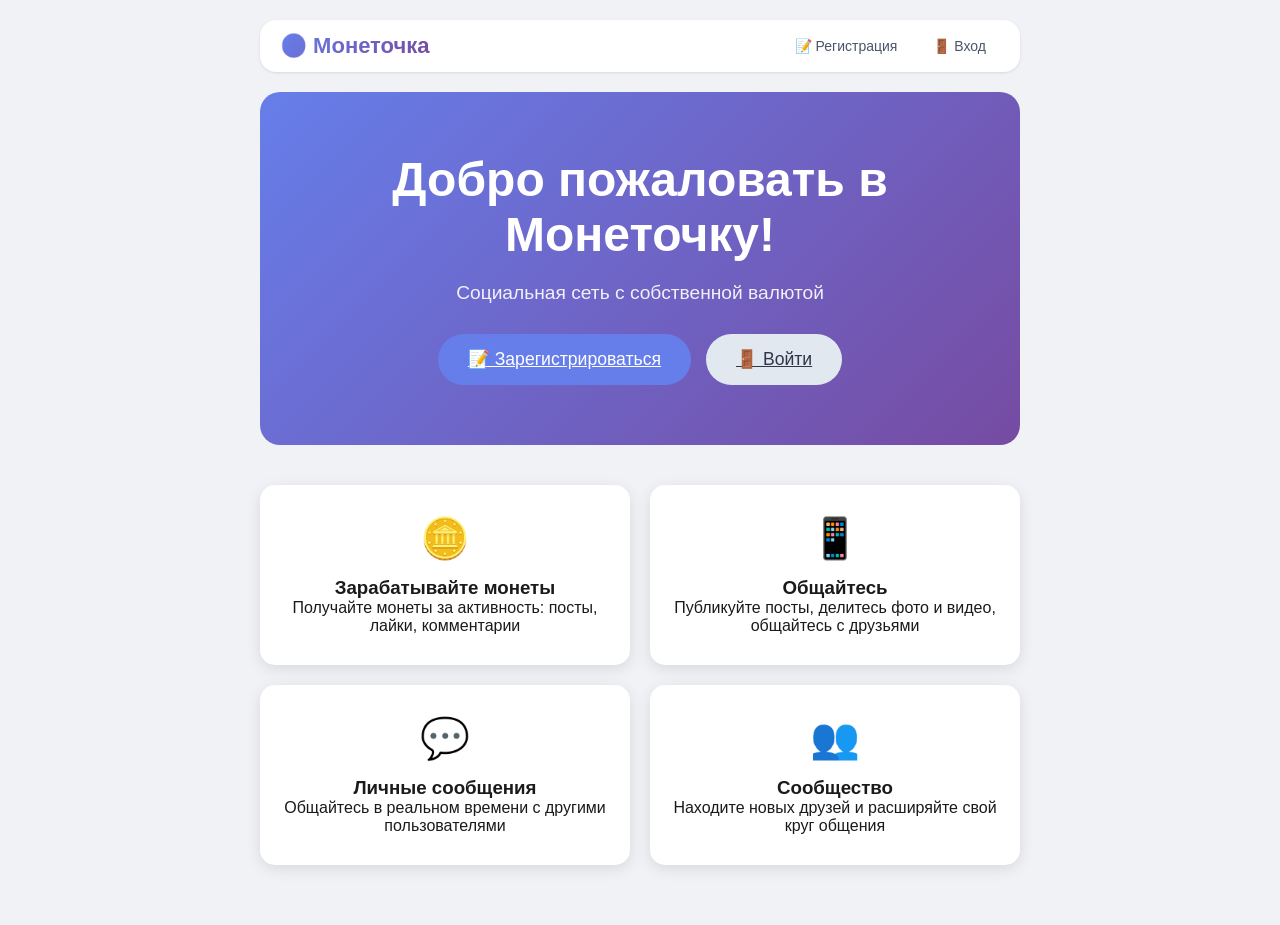
==== commit 24c432eb: "Update index.html" ====
--- a/frontend/index.html
+++ b/frontend/index.html
@@ -109,23 +109,7 @@
         </div>
 
         <!-- Статистика -->
-        <div style="text-align: center; margin: 50px 0;">
-            <h2>Присоединяйтесь к нашему сообществу</h2>
-            <div style="display: flex; justify-content: center; gap: 40px; margin-top: 20px; flex-wrap: wrap;">
-                <div style="text-align: center;">
-                    <div style="font-size: 2rem; font-weight: bold; color: #667eea;"></div>
-                    <div>Пользователей</div>
-                </div>
-                <div style="text-align: center;">
-                    <div style="font-size: 2rem; font-weight: bold; color: #667eea;">645</div>
-                    <div>Постов</div>
-                </div>
-                <div style="text-align: center;">
-                    <div style="font-size: 2rem; font-weight: bold; color: #667eea;">352</div>
-                    <div>Монет заработано</div>
-                </div>
-            </div>
-        </div>
+
     </div>
 
     <script src="js/auth.js"></script>
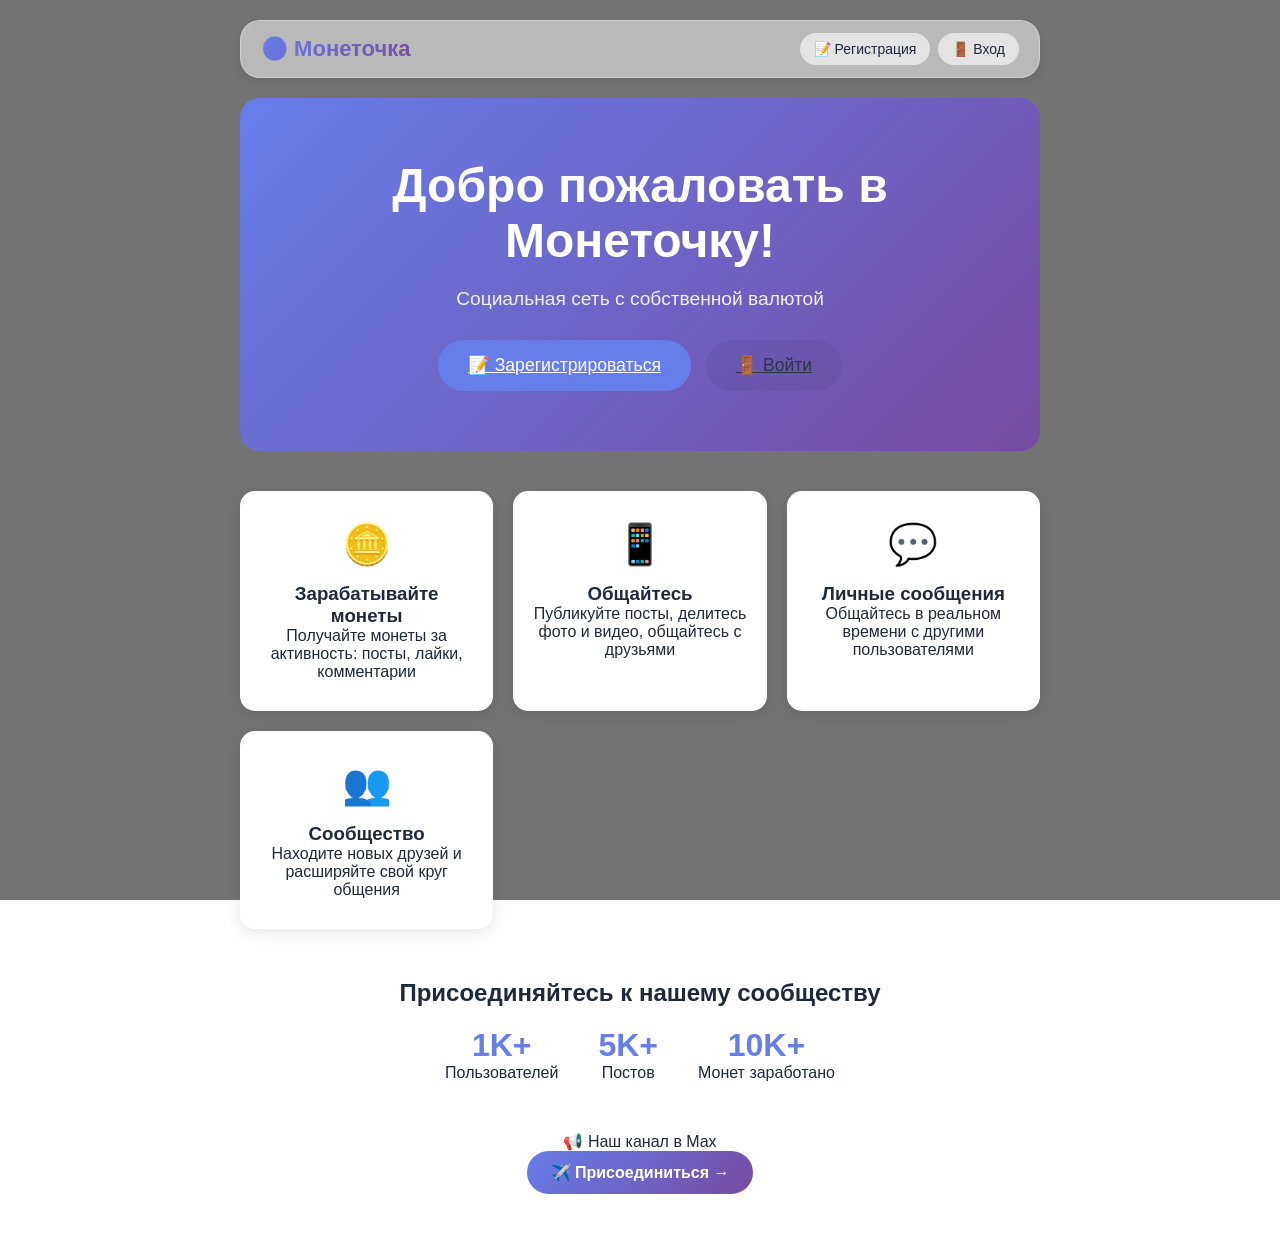
==== commit b9bd0a09: "Update index.html" ====
--- a/frontend/index.html
+++ b/frontend/index.html
@@ -1,4 +1,4 @@
-﻿<!DOCTYPE html>
+<!DOCTYPE html>
 <html lang="ru">
 <head>
     <meta charset="UTF-8">
@@ -52,6 +52,25 @@
             justify-content: center;
             flex-wrap: wrap;
             margin-top: 30px;
+        }
+        
+        .max-channel {
+            text-align: center;
+            margin: 40px 0;
+        }
+        .max-channel-btn {
+            background: linear-gradient(135deg, #667eea, #764ba2);
+            color: white;
+            padding: 12px 24px;
+            border-radius: 40px;
+            text-decoration: none;
+            display: inline-block;
+            transition: 0.2s;
+            font-weight: bold;
+        }
+        .max-channel-btn:hover {
+            transform: scale(1.02);
+            opacity: 0.9;
         }
     </style>
 </head>
@@ -109,14 +128,41 @@
         </div>
 
         <!-- Статистика -->
+        <div style="text-align: center; margin: 50px 0;">
+            <h2>Присоединяйтесь к нашему сообществу</h2>
+            <div style="display: flex; justify-content: center; gap: 40px; margin-top: 20px; flex-wrap: wrap;">
+                <div style="text-align: center;">
+                    <div style="font-size: 2rem; font-weight: bold; color: #667eea;">1K+</div>
+                    <div>Пользователей</div>
+                </div>
+                <div style="text-align: center;">
+                    <div style="font-size: 2rem; font-weight: bold; color: #667eea;">5K+</div>
+                    <div>Постов</div>
+                </div>
+                <div style="text-align: center;">
+                    <div style="font-size: 2rem; font-weight: bold; color: #667eea;">10K+</div>
+                    <div>Монет заработано</div>
+                </div>
+            </div>
+        </div>
 
+        <!-- Канал в MAX -->
+        <div class="max-channel">
+            <p>📢 Наш канал в Max</p>
+            <a href="https://max.ru/join/x9EeUjK5sYSTZ1TYS6o7KzxQ5cT_Lpgz1Yojf5ZaXco" 
+               target="_blank" 
+               rel="noopener noreferrer" 
+               class="max-channel-btn">
+                ✈️ Присоединиться →
+            </a>
+        </div>
     </div>
 
     <script src="js/auth.js"></script>
     <script>
         // Перенаправление если уже авторизован
         if (authManager.isAuthenticated()) {
-        window.location.href = 'feed.html';
+            window.location.href = 'feed.html';
         }
     </script>
 </body>
--- a/frontend/css/style.css
+++ b/frontend/css/style.css
@@ -1,4 +1,4 @@
-/* ===== Базовые стили ===== */
+/* ===== Базовые стили с фоновым изображением ===== */
 * {
     box-sizing: border-box;
     margin: 0;
@@ -7,28 +7,102 @@
 
 body {
     font-family: -apple-system, BlinkMacSystemFont, 'Segoe UI', Roboto, Helvetica, Arial, sans-serif;
-    background: #f0f2f5;
-    color: #1a1a1a;
+    background-image: url('/background.jpg');
+    background-size: cover;
+    background-attachment: fixed;
+    background-position: center;
+    background-repeat: no-repeat;
+    margin: 0;
+    padding: 20px;
+    min-height: 100vh;
+    position: relative;
+}
+
+/* Затемнение фона */
+body::before {
+    content: '';
+    position: fixed;
+    top: 0;
+    left: 0;
+    width: 100%;
+    height: 100%;
+    background-color: rgba(0, 0, 0, 0.55); /* затемнение 55% */
+    z-index: -1;
 }
 
 .container {
     max-width: 800px;
     margin: 0 auto;
-    padding: 20px;
-}
-
-/* ===== Шапка ===== */
+}
+
+/* ===== Полупрозрачные карточки (50% прозрачности, размытие) ===== */
+.header,
+.post-form,
+.post,
+.auth-card,
+.profile-header,
+.messages-container,
+.conversations-sidebar,
+.chat-area,
+.leaderboard-table,
+.comment,
+.conversation-item,
+.online-popup,
+.modal-content {
+    background-color: rgba(255, 255, 255, 0.5);
+    backdrop-filter: blur(8px);
+    border-radius: 20px;
+    border: 1px solid rgba(255, 255, 255, 0.3);
+    box-shadow: 0 4px 12px rgba(0, 0, 0, 0.1);
+    margin-bottom: 16px;
+    overflow: hidden;
+}
+
+/* Тёмный текст (без осветления) */
+body, 
+.username, 
+.post-content, 
+.comment-content, 
+.message-content,
+.profile-username,
+.profile-email,
+.stat-label,
+.auth-title,
+.form-label,
+.nav-button,
+.coin-counter,
+.timestamp,
+.post-stats,
+.action-button,
+.chat-header,
+.conversation-info .username,
+.conversation-info .last-message,
+.message-time,
+.leaderboard-table th,
+.leaderboard-table td,
+.loading,
+.error {
+    color: #1e293b; /* тёмно-синий, читаемый */
+}
+
+/* Специально для белых кнопок и ссылок */
+.btn-primary, 
+.nav-button.active, 
+.nav-button:hover,
+.send-button,
+.btn-primary:hover {
+    color: white;
+}
+
+/* Шапка */
 .header {
     display: flex;
     align-items: center;
     justify-content: space-between;
-    background: white;
-    padding: 10px 20px;
-    border-radius: 16px;
-    margin-bottom: 20px;
-    box-shadow: 0 1px 3px rgba(0,0,0,0.1);
+    padding: 12px 20px;
     flex-wrap: wrap;
     gap: 10px;
+    margin-bottom: 20px;
 }
 
 .logo span {
@@ -38,6 +112,7 @@
     -webkit-background-clip: text;
     background-clip: text;
     color: transparent;
+    filter: none;
 }
 
 .nav {
@@ -47,25 +122,24 @@
 }
 
 .nav-button {
-    background: none;
+    background-color: rgba(255, 255, 255, 0.6);
     border: none;
     padding: 8px 14px;
     border-radius: 40px;
     font-size: 14px;
     cursor: pointer;
     text-decoration: none;
-    color: #4a5568;
     transition: 0.2s;
 }
 
 .nav-button.active,
 .nav-button:hover {
-    background: #667eea;
+    background-color: #667eea;
     color: white;
 }
 
 .coin-counter {
-    background: #f7fafc;
+    background-color: rgba(0, 0, 0, 0.05);
     padding: 6px 12px;
     border-radius: 40px;
     font-weight: bold;
@@ -75,7 +149,7 @@
     gap: 4px;
 }
 
-/* ===== Кнопка онлайн ===== */
+/* Кнопка онлайн */
 .online-indicator {
     position: relative;
     display: inline-block;
@@ -97,25 +171,10 @@
     position: absolute;
     right: 0;
     top: 40px;
-    background: white;
-    border: 1px solid #ddd;
-    border-radius: 12px;
-    padding: 8px;
     width: 240px;
     max-height: 300px;
     overflow-y: auto;
-    box-shadow: 0 4px 12px rgba(0,0,0,0.15);
-    z-index: 1000;
-    opacity: 0;
-    transform: translateY(-10px) scale(0.95);
-    transition: opacity 0.2s ease, transform 0.2s ease;
-    pointer-events: none;
-}
-
-.online-popup.show {
-    opacity: 1;
-    transform: translateY(0) scale(1);
-    pointer-events: auto;
+    padding: 8px;
 }
 
 .online-user {
@@ -123,12 +182,12 @@
     align-items: center;
     gap: 10px;
     padding: 8px;
-    border-bottom: 1px solid #eee;
+    border-bottom: 1px solid rgba(0,0,0,0.1);
     cursor: pointer;
 }
 
 .online-user:hover {
-    background: #f5f5f5;
+    background: rgba(0,0,0,0.05);
 }
 
 .online-user img {
@@ -138,23 +197,20 @@
     object-fit: cover;
 }
 
-/* ===== Форма поста ===== */
+/* Форма поста */
 .post-form {
-    background: white;
-    border-radius: 20px;
     padding: 20px;
-    margin-bottom: 20px;
-    box-shadow: 0 1px 3px rgba(0,0,0,0.1);
 }
 
 .post-input {
     width: 100%;
-    border: 1px solid #e2e8f0;
+    border: 1px solid rgba(0,0,0,0.1);
     border-radius: 16px;
     padding: 12px;
     font-size: 15px;
     font-family: inherit;
     resize: vertical;
+    background-color: white;
 }
 
 .post-actions {
@@ -162,10 +218,11 @@
     gap: 12px;
     margin-top: 12px;
     flex-wrap: wrap;
+    align-items: center;
 }
 
 .file-upload {
-    background: #e2e8f0;
+    background: rgba(0,0,0,0.05);
     padding: 8px 16px;
     border-radius: 40px;
     cursor: pointer;
@@ -174,7 +231,7 @@
 }
 
 .file-upload:hover {
-    background: #cbd5e0;
+    background: rgba(0,0,0,0.1);
 }
 
 .file-upload input {
@@ -200,12 +257,12 @@
 }
 
 .btn-secondary {
-    background: #e2e8f0;
+    background: rgba(0,0,0,0.05);
     color: #2d3748;
 }
 
 .btn-secondary:hover {
-    background: #cbd5e0;
+    background: rgba(0,0,0,0.1);
 }
 
 .media-preview {
@@ -218,13 +275,9 @@
     border-radius: 12px;
 }
 
-/* ===== Лента постов ===== */
+/* Лента постов */
 .post {
-    background: white;
-    border-radius: 20px;
     padding: 16px;
-    margin-bottom: 16px;
-    box-shadow: 0 1px 3px rgba(0,0,0,0.1);
 }
 
 .post-header {
@@ -249,12 +302,11 @@
 
 .username {
     font-weight: bold;
-    color: #1a202c;
 }
 
 .timestamp {
     font-size: 12px;
-    color: #718096;
+    opacity: 0.8;
 }
 
 .post-content {
@@ -266,16 +318,16 @@
     display: flex;
     gap: 16px;
     font-size: 13px;
-    color: #718096;
     margin: 8px 0;
 }
 
 .post-actions {
     display: flex;
     gap: 12px;
-    border-top: 1px solid #edf2f7;
+    border-top: 1px solid rgba(0,0,0,0.05);
     padding-top: 12px;
     margin-top: 8px;
+    flex-wrap: wrap;
 }
 
 .action-button {
@@ -283,19 +335,18 @@
     border: none;
     cursor: pointer;
     font-size: 14px;
-    color: #4a5568;
     padding: 6px 12px;
     border-radius: 40px;
 }
 
 .action-button:hover {
-    background: #f0f2f5;
-}
-
-/* ===== Комментарии ===== */
+    background: rgba(0,0,0,0.05);
+}
+
+/* Комментарии */
 .comments-section {
     margin-top: 12px;
-    border-top: 1px solid #edf2f7;
+    border-top: 1px solid rgba(0,0,0,0.05);
     padding-top: 12px;
 }
 
@@ -308,18 +359,21 @@
 .comment-input {
     flex: 1;
     padding: 8px 12px;
-    border: 1px solid #e2e8f0;
+    border: 1px solid rgba(0,0,0,0.1);
     border-radius: 40px;
+    background-color: white;
 }
 
 .comments-list {
-    max-height: 300px;
+    max-height: 400px;
     overflow-y: auto;
 }
 
 .comment {
-    padding: 8px 0;
-    border-bottom: 1px solid #edf2f7;
+    padding: 10px;
+    margin-bottom: 8px;
+    background-color: rgba(255, 255, 255, 0.5);
+    border-radius: 16px;
 }
 
 .comment-header {
@@ -327,6 +381,7 @@
     align-items: center;
     gap: 8px;
     margin-bottom: 4px;
+    justify-content: space-between;
 }
 
 .comment-user {
@@ -346,20 +401,34 @@
     margin-left: 36px;
 }
 
-/* ===== Карточки авторизации ===== */
+.delete-comment-btn {
+    background: none;
+    border: none;
+    color: #f87171;
+    cursor: pointer;
+    font-size: 14px;
+    margin-left: 8px;
+}
+
+.delete-comment-btn:hover {
+    color: #ef4444;
+}
+
+.no-comments {
+    text-align: center;
+    padding: 12px;
+}
+
+/* Карточки авторизации */
 .auth-card {
-    background: white;
-    border-radius: 24px;
     padding: 32px;
     max-width: 450px;
     margin: 40px auto;
-    box-shadow: 0 4px 12px rgba(0,0,0,0.1);
 }
 
 .auth-title {
     text-align: center;
     margin-bottom: 24px;
-    color: #2d3748;
 }
 
 .form-group {
@@ -370,15 +439,15 @@
     display: block;
     margin-bottom: 6px;
     font-weight: 500;
-    color: #4a5568;
 }
 
 .form-input {
     width: 100%;
     padding: 10px 14px;
-    border: 1px solid #e2e8f0;
+    border: 1px solid rgba(0,0,0,0.1);
     border-radius: 40px;
     font-size: 15px;
+    background-color: white;
 }
 
 .auth-link {
@@ -392,11 +461,9 @@
     text-decoration: none;
 }
 
-/* ===== Профиль ===== */
+/* Профиль */
 .profile-header {
     text-align: center;
-    background: white;
-    border-radius: 24px;
     padding: 24px;
     margin-bottom: 24px;
 }
@@ -415,7 +482,6 @@
 }
 
 .profile-email {
-    color: #718096;
     margin-bottom: 16px;
 }
 
@@ -438,32 +504,27 @@
 
 .stat-label {
     font-size: 12px;
-    color: #718096;
-}
-
-/* ===== Таблица лидеров ===== */
+}
+
+/* Таблица лидеров */
 .leaderboard-table {
     width: 100%;
     border-collapse: collapse;
-    background: white;
-    border-radius: 20px;
-    overflow: hidden;
-    box-shadow: 0 1px 3px rgba(0,0,0,0.1);
 }
 
 .leaderboard-table th,
 .leaderboard-table td {
     padding: 12px;
     text-align: left;
-    border-bottom: 1px solid #edf2f7;
+    border-bottom: 1px solid rgba(0,0,0,0.05);
 }
 
 .leaderboard-table th {
-    background: #f7fafc;
+    background-color: rgba(0,0,0,0.03);
     font-weight: 600;
 }
 
-/* ===== Меню поста ===== */
+/* Меню поста */
 .post-menu {
     position: relative;
     cursor: pointer;
@@ -500,9 +561,9 @@
     display: block;
 }
 
-/* ===== Спиннер загрузки ===== */
+/* Спиннер */
 .spinner {
-    border: 4px solid #e2e8f0;
+    border: 4px solid rgba(0,0,0,0.1);
     border-top: 4px solid #667eea;
     border-radius: 50%;
     width: 30px;
@@ -516,28 +577,23 @@
     100% { transform: rotate(360deg); }
 }
 
-/* ===== Стили для страницы сообщений ===== */
+/* Сообщения */
 .messages-container {
     display: flex;
-    gap: 20px;
-    background: white;
-    border-radius: 24px;
-    overflow: hidden;
-    box-shadow: 0 1px 3px rgba(0,0,0,0.1);
+    gap: 0;
     min-height: 500px;
 }
 
 .conversations-sidebar {
     width: 320px;
-    background: #f8fafc;
-    border-right: 1px solid #e2e8f0;
+    border-right: 1px solid rgba(0,0,0,0.05);
     display: flex;
     flex-direction: column;
 }
 
 .conversations-header {
     padding: 16px;
-    border-bottom: 1px solid #e2e8f0;
+    border-bottom: 1px solid rgba(0,0,0,0.05);
 }
 
 .conversations-header h3 {
@@ -556,25 +612,17 @@
     align-items: center;
     gap: 12px;
     padding: 12px;
-    border-radius: 16px;
+    margin-bottom: 4px;
     cursor: pointer;
     transition: background 0.2s;
-    margin-bottom: 4px;
 }
 
 .conversation-item:hover {
-    background: #e2e8f0;
+    background: rgba(0,0,0,0.05);
 }
 
 .conversation-item.active {
-    background: #e2e8f0;
-}
-
-.conversation-item .avatar {
-    width: 48px;
-    height: 48px;
-    border-radius: 50%;
-    object-fit: cover;
+    background: rgba(102, 126, 234, 0.2);
 }
 
 .conversation-info {
@@ -588,7 +636,6 @@
 
 .conversation-info .last-message {
     font-size: 12px;
-    color: #64748b;
     white-space: nowrap;
     overflow: hidden;
     text-overflow: ellipsis;
@@ -606,14 +653,12 @@
     flex: 1;
     display: flex;
     flex-direction: column;
-    background: white;
 }
 
 .chat-header {
     padding: 16px;
-    border-bottom: 1px solid #e2e8f0;
+    border-bottom: 1px solid rgba(0,0,0,0.05);
     font-weight: 600;
-    background: #f8fafc;
 }
 
 .chat-messages {
@@ -641,7 +686,7 @@
 
 .message.received {
     align-self: flex-start;
-    background: #f1f5f9;
+    background: rgba(255, 255, 255, 0.8);
     color: #1e293b;
     border-bottom-left-radius: 4px;
 }
@@ -659,8 +704,7 @@
 
 .chat-input-area {
     padding: 16px;
-    border-top: 1px solid #e2e8f0;
-    background: #f8fafc;
+    border-top: 1px solid rgba(0,0,0,0.05);
 }
 
 .chat-input-form {
@@ -671,25 +715,37 @@
 
 .chat-input-form .form-input {
     flex: 1;
-    padding: 12px 16px;
-    font-size: 15px;
-    border: 1px solid #cbd5e1;
-    border-radius: 40px;
-    background: white;
-}
-
-.chat-input-form .btn-primary {
+    background-color: white;
+}
+
+.send-button {
+    width: 40px;
+    height: 40px;
+    padding: 0;
+    border-radius: 50%;
+    display: flex;
+    align-items: center;
+    justify-content: center;
+    font-size: 20px;
     flex-shrink: 0;
-    padding: 10px 20px;
-    border-radius: 40px;
-    font-size: 14px;
-    white-space: nowrap;
+    background-color: #667eea;
+    border: none;
+    cursor: pointer;
+    color: white;
+}
+
+.send-button:hover:not(:disabled) {
+    background-color: #5a67d8;
+}
+
+.send-button:disabled {
+    opacity: 0.5;
+    cursor: not-allowed;
 }
 
 .loading {
     text-align: center;
     padding: 20px;
-    color: #64748b;
 }
 
 .btn-small {
@@ -697,9 +753,107 @@
     font-size: 13px;
 }
 
+/* ===== Уведомления ===== */
+.notification-badge {
+    display: inline-block;
+    background-color: #ef4444;
+    color: white;
+    border-radius: 50%;
+    padding: 2px 6px;
+    font-size: 12px;
+    margin-left: 5px;
+}
+
+/* ===== Модальное окно для аватара ===== */
+.modal {
+    display: none;
+    position: fixed;
+    top: 0;
+    left: 0;
+    width: 100%;
+    height: 100%;
+    background: rgba(0, 0, 0, 0.8);
+    align-items: center;
+    justify-content: center;
+    z-index: 10000;
+}
+
+.modal-content {
+    max-width: 90%;
+    max-height: 90%;
+    padding: 10px;
+    position: relative;
+    background-color: rgba(255, 255, 255, 0.5);
+    backdrop-filter: blur(8px);
+}
+
+.close-modal {
+    position: absolute;
+    top: 5px;
+    right: 15px;
+    font-size: 30px;
+    cursor: pointer;
+    color: #333;
+}
+
+#fullAvatar {
+    max-width: 100%;
+    max-height: 80vh;
+    object-fit: contain;
+}
+
+/* ===== Кнопки ответов (опционально, если используются) ===== */
+.reply-btn {
+    background: none;
+    border: none;
+    color: #667eea;
+    font-size: 12px;
+    cursor: pointer;
+    margin-top: 5px;
+    padding: 0;
+}
+
+.reply-btn:hover {
+    text-decoration: underline;
+}
+
+.reply-form {
+    display: flex;
+    gap: 8px;
+    align-items: center;
+    margin-top: 8px;
+}
+
+.reply-input {
+    flex: 1;
+    padding: 6px 10px;
+    border: 1px solid #ddd;
+    border-radius: 20px;
+    font-size: 13px;
+    background-color: white;
+}
+
+.show-replies-btn {
+    background: none;
+    border: none;
+    color: #667eea;
+    font-size: 11px;
+    cursor: pointer;
+    margin-top: 4px;
+    padding: 0;
+}
+
+.show-replies-btn:hover {
+    text-decoration: underline;
+}
+
+.replies-container {
+    margin-top: 8px;
+}
+
 /* ===== Адаптация под телефон ===== */
 @media (max-width: 700px) {
-    .container {
+    body {
         padding: 12px;
     }
     .header {
@@ -716,17 +870,6 @@
     .online-indicator {
         align-self: center;
     }
-    .post-actions {
-        flex-direction: column;
-    }
-    .btn {
-        width: 100%;
-        text-align: center;
-    }
-    .auth-card {
-        padding: 20px;
-        margin: 20px;
-    }
     .messages-container {
         flex-direction: column;
     }
@@ -737,15 +880,29 @@
     .message {
         max-width: 85%;
     }
-    .send-button {
-    width: 40px;
-    height: 40px;
-    padding: 0;
-    border-radius: 50%;
-    display: flex;
-    align-items: center;
-    justify-content: center;
-    font-size: 20px;
-    flex-shrink: 0;
-}
-}
+    .post-actions {
+        flex-direction: row;
+        flex-wrap: wrap;
+        justify-content: center;
+    }
+    .btn {
+        width: auto;
+    }
+    .auth-card {
+        margin: 20px;
+    }
+
+    .message.sent .sending {
+    font-size: 10px;
+    opacity: 0.7;
+    margin-top: 2px;
+}
+.message.error {
+    background-color: #fee2e2;
+    border: 1px solid #ef4444;
+}
+.error-mark {
+    color: #ef4444;
+    font-size: 10px;
+}
+}
